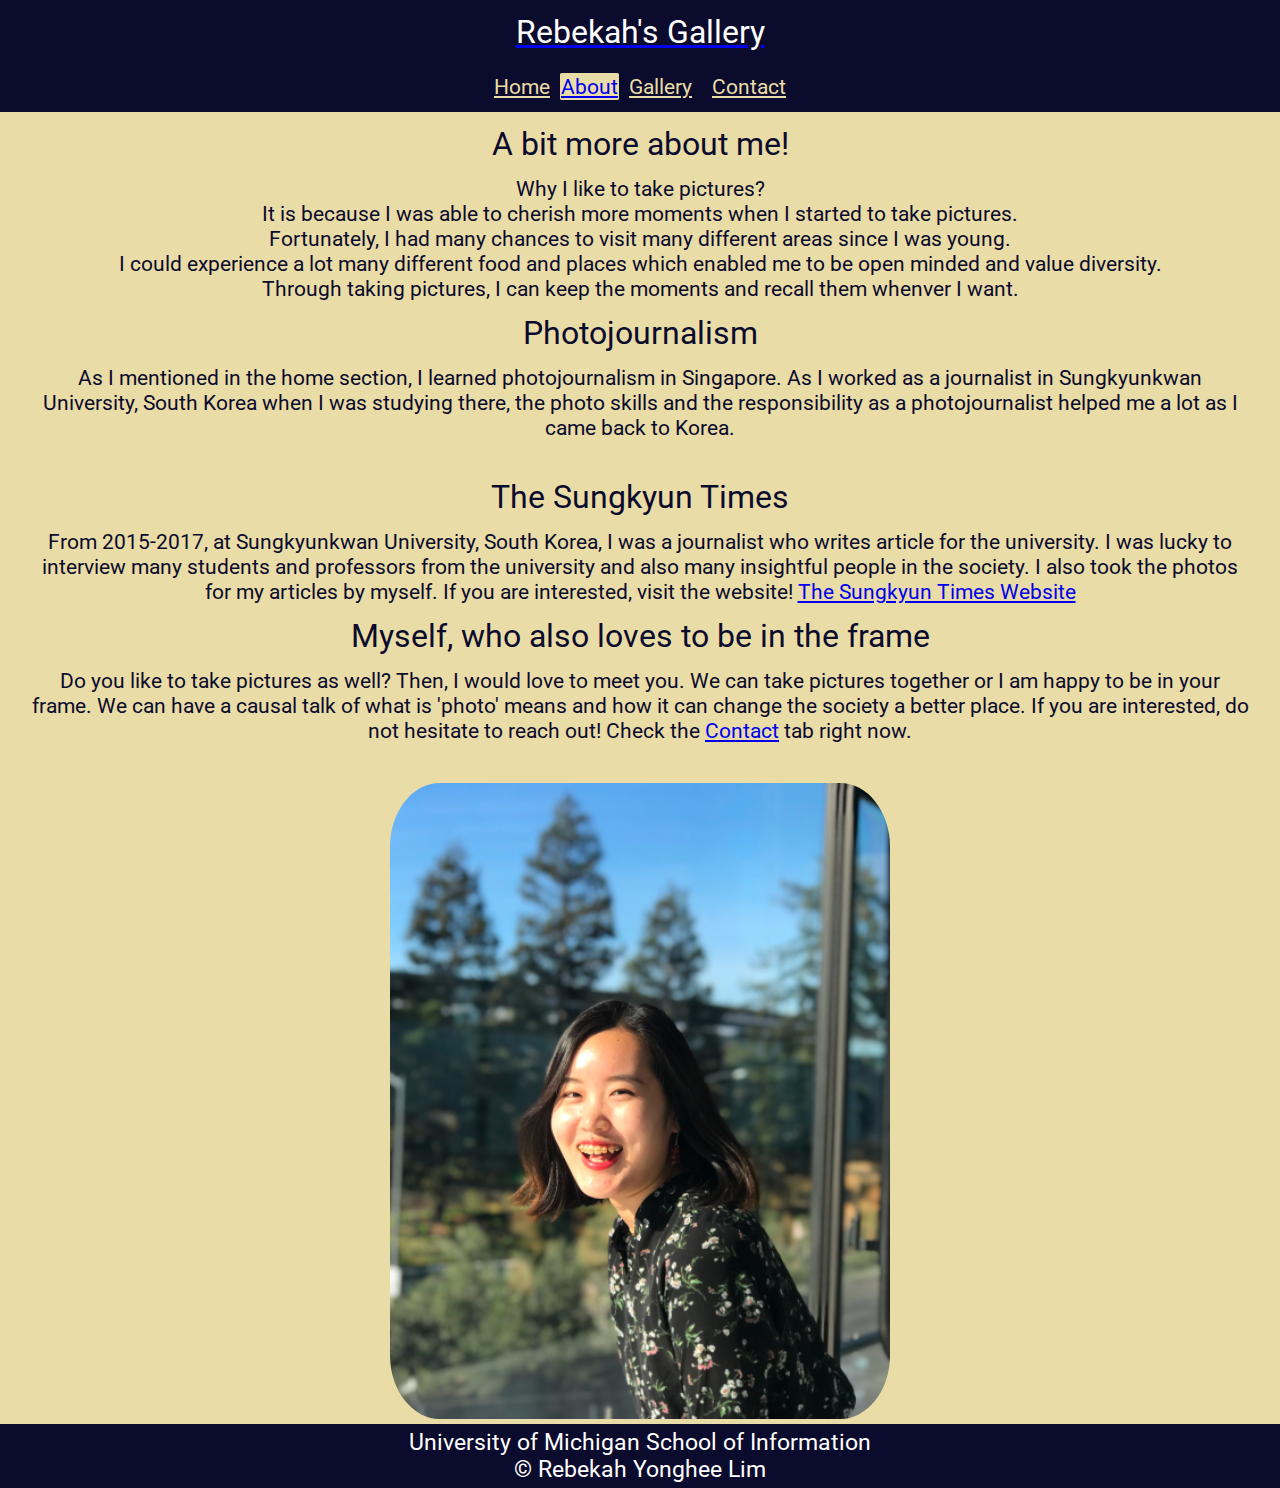
==== about.html @ c8f89021 "Add files via upload" ====
<!DOCTYPE html>
<html lang="en">
  <head>
    <meta charset="UTF-8">
    <meta name="viewport" content="width=device-width, initial-scale=1.0">
    <!-- Link the style sheets and Google font -->
    <link href='https://fonts.googleapis.com/css?family=Roboto' rel='stylesheet'>
    <!--<link rel="shortcut icon" href="imgs/favicon.ico" type="image/x-icon"> -->
    <link rel="shortcut icon" type="image/png" href="img/LIM_original.ico"/>
    <link rel="stylesheet" href="css/html5reset.css">
    <link rel="stylesheet" href="css/style.css">
    <title>Rebekah's Photo Gallery - About</title>
    <!-- Global site tag (gtag.js) - Google Analytics -->
<script async src="https://www.googletagmanager.com/gtag/js?id=G-54N5BPWCJD"></script>
<script>
  window.dataLayer = window.dataLayer || [];
  function gtag(){dataLayer.push(arguments);}
  gtag('js', new Date());

  gtag('config', 'G-54N5BPWCJD');
</script>
  </head>
  <body>  
    <header>
      <div class="skip"><a href="#main">Skip to Main Content</a></div>
      <a id = "logo" href="https://yongbekah.github.io/photosite">
        <h3> Rebekah's Gallery</h3> </a>
      <nav>
        <ul class="nav_links">
          <li class="nav_item"><a href="index.html">Home</a></li>
          <li class="nav_item_current"><a href="about.html">About</a></li>
          <li class="nav_item"><a href="gallery.html">Gallery</a></li>
          <li class="nav_item"><a href="contact.html">Contact</a></li>
        </ul>
    </nav>
  </header>
  <main class="container">
    <h1 id="main">A bit more about me!</h1>

    <p>Why I like to take pictures?
    <br> It is because I was able to cherish more moments when I started to take pictures.
    <br> Fortunately, I had many chances to visit many different areas since I was young.
    <br> I could experience a lot many different food and places which enabled me to be open minded and value diversity.
    <br> Through taking pictures, I can keep the moments and recall them whenver I want.
<br>
    <h1>Photojournalism</h1>

    <p>As I mentioned in the home section, I learned photojournalism in Singapore. As I worked as a journalist in Sungkyunkwan University, South Korea when I was studying there, the photo skills and the responsibility as a photojournalist helped me a lot as I came back to Korea.</p>
<br>
    <h1>The Sungkyun Times</h1>

    <p>From 2015-2017, at Sungkyunkwan University, South Korea, I was a journalist who writes article for the university. I was lucky to interview many students and professors from the university and also many insightful people in the society. I also took the photos for my articles by myself. If you are interested, visit the website! <a href="http://skt.skku.edu">The Sungkyun Times Website</a></p>


    <h1>Myself, who also loves to be in the frame</h1>

    <p class="indexP">Do you like to take pictures as well? Then, I would love to meet you. We can take pictures together or I am happy to be in your frame. We can have a causal talk of what is 'photo' means and how it can change the society a better place. If you are interested, do not hesitate to reach out! Check the <a href="contact.html">Contact</a> tab right now. </p>

   <div style="text-align: center;"><img src="./img/about.png" width="500" alt="About Me"></a></div>

      </main>
    <footer>
      <h2>University of Michigan School of Information <br/>
        &copy; Rebekah Yonghee Lim </h2>
    </footer>
  </body>
</html>
---- css/style.css ----
body {
    font-family: 'Roboto', serif;
    /* background-image: url('../img/rain.jpg'); */
    background-color: #eadca6;
    background-size: cover;
    max-height: 1000px;
    margin: 0;
    padding: 0;
    font-size: 16pt;
}


header {
    display: flex;
    align-items: center;
    flex-direction: column;
    z-index: 100;
    position: sticky;
    top:0;
    background:#0B0B2D;
    border-bottom: 3px solid #0B0B2D;
}

h1{
    font-size: 1.5em;
    text-align: center;
    line-height: 2;
    color: #0B0B2D
  }

h3{
    font-size: 1.5em;
    text-align: center;
    line-height: 2;
    color: #ffffff
}

h2{
    font-size: 17pt;
    text-align: center;
    padding: 5px;
  }

p {
    padding: 0 30px;
    color: #0B0B2D;
    text-align: center;
  }

h4 {
    padding: 0 30px;
    color: #ffffff;
    text-align: center;
}

  *:focus{
    border: 2px solid black;
  }


  .nav_item a{
    padding: 10px;
    color: #eadca6;
    text-align: center;

  }
  
  .nav_item a:hover, a:focus{
    color: yellow;
    -webkit-text-decoration-style: dotted;
            text-decoration-style: dotted;
  }


  .nav_item_current{ 
    background-color: #eadca6 ;
    border: 0.1px solid #eadca6;
    border-radius: 5%;
    text-align: center;
}

  footer{
    /* position: fixed; */
    background-color: #0B0B2D;
    color: white;
    text-align: center;
    bottom: 0px;
    width: 100%;
  }


.nav_links:visited {
    color: #2196F3;
  } 

.nav_links:link{
    display: flex;
    flex-direction: column;
    color:rgb(238, 165, 70);
}

.nav_item{
  display: flex;
  flex-direction: column;
  color:rgb(238, 165, 70);
}

.section1{
    margin-left: 0px;
    margin-top: 0px;
    text-align: center;
}
/* 
.container3{
  display: flex;
  flex-wrap: wrap;
  padding: 10px;
  margin: 10px auto;
  justify-content: center;
} */

.indexP{
  padding-bottom: 40px;
}

img{
  border-radius: 10%;
}

.grid-container{
  display: grid;
  grid-column-gap: 30px;
  grid-template-columns: auto;
  /* grid-column: 1 / 4; */
  background-color: rgb(24, 15, 8);
  padding: 10px;
  justify-content: center;

}

.orange {
  background-image: url('../img/OrangeSky.png');
}


.skip a{
  background: white;
  color: #080808;;
  left: 0;
  padding: 6px;
  -webkit-transition: top 1s ease-out;
  transition: top 1s ease-out;
  z-index: 1;
  position: absolute;
  top: -40px;
}

.skip a:focus{
  position: fixed;
  top: 0;
}

@media screen and (min-width: 800px) {
  .grid-container{
    grid-template-columns: auto auto auto;
    grid-column-gap: 20px;
    background-color: orange;
  }

  .nav_links {
    display: flex;
    flex-direction: row;
    justify-content: space-between;
    align-items: center;
}
  .container3 {
	display: grid;
  grid-template-columns: repeat(3, 2fr);
}

  .container4{
    display: flex;
    flex-wrap: wrap;
  }

  .singapore {
    flex: 1 1 30%;
  }
}
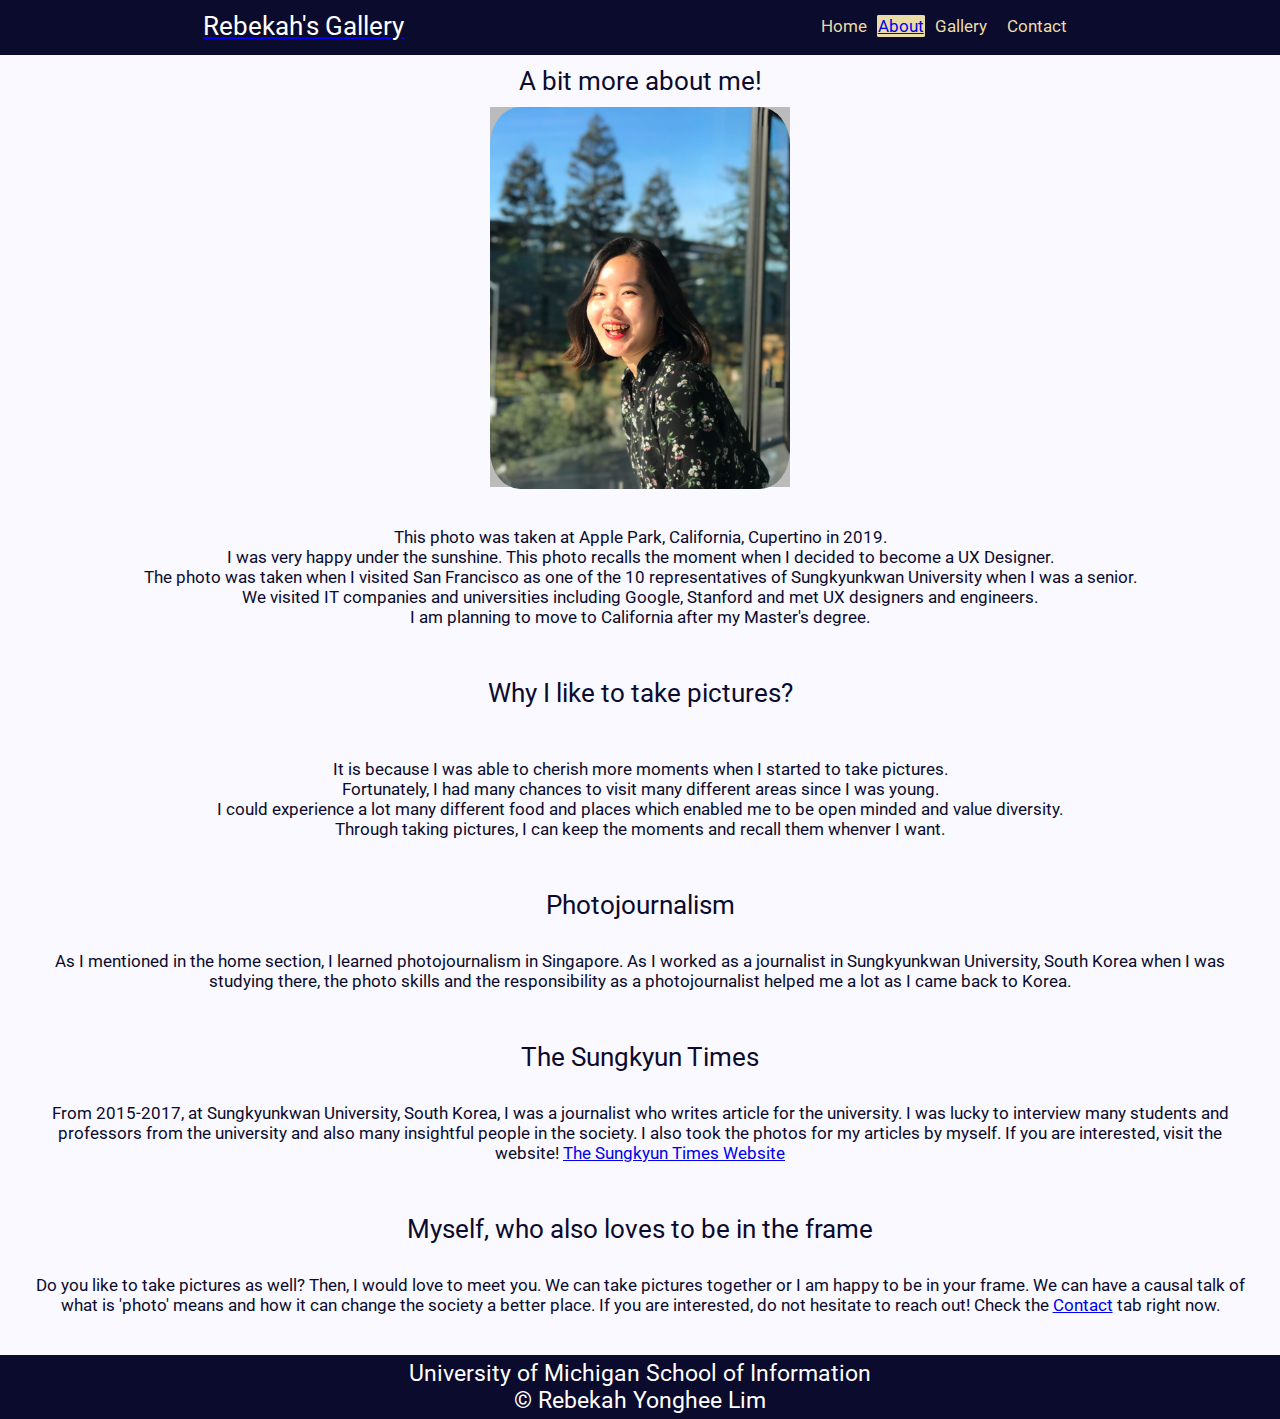
==== commit 11eac95b: "Add files via upload" ====
--- a/about.html
+++ b/about.html
@@ -20,43 +20,70 @@
   gtag('config', 'G-54N5BPWCJD');
 </script>
   </head>
-  <body>  
+  <body>
     <header>
       <div class="skip"><a href="#main">Skip to Main Content</a></div>
-      <a id = "logo" href="https://yongbekah.github.io/photosite">
-        <h3> Rebekah's Gallery</h3> </a>
-      <nav>
+      <div class="navbar">
+      <div class="logo"><a href="https://yongbekah.github.io/portfolio">
+        <h3> Rebekah's Gallery</h3> </a></div>
+        <nav>
         <ul class="nav_links">
           <li class="nav_item"><a href="index.html">Home</a></li>
           <li class="nav_item_current"><a href="about.html">About</a></li>
           <li class="nav_item"><a href="gallery.html">Gallery</a></li>
           <li class="nav_item"><a href="contact.html">Contact</a></li>
         </ul>
-    </nav>
+        </nav>
+    </div>
   </header>
   <main class="container">
     <h1 id="main">A bit more about me!</h1>
 
-    <p>Why I like to take pictures?
+    <div class="flip-card about">
+      <a class="flip-keyboard" href='#'>
+        <div class="flip-card-inner">
+        <div class="flip-card-front">
+          <img src="./img/about.png" width="300" alt="Photo of me in San Francisco">
+        </div>
+        <div class="flip-card-back">
+          <p class="indexP">Love this picture!</p>
+          <p class="indexP">It was the day when I decided to become a UX Designer!<br> </p>
+          <p class="indexP"> I was inspired by many UX designer at that time.<br>
+        I appreciate everyone who taught me the imporance of UX!</p>
+        </div>
+      </div>
+      </a>
+    </div>
+
+    <!-- <div style="text-align: center;"><img src="./img/about.png" width="350" alt="Photo of me under the sunshine, taken in Sanfrancisco"></a></div> -->
+    <p class="indexP"><br>This photo was taken at Apple Park, California, Cupertino in 2019. <br>
+      I was very happy under the sunshine.
+      This photo recalls the moment when I decided to become a UX Designer.<br>
+      The photo was taken when I visited San Francisco as one of the 10 representatives of Sungkyunkwan University when I was a senior.<br>
+      We visited IT companies and universities including Google, Stanford  and met UX designers and engineers.
+      <br>I am planning to move to California after my Master's degree.
+    </p>
+
+    <h1>Why I like to take pictures?</h1>
+    
+    <p class="indexP">  
     <br> It is because I was able to cherish more moments when I started to take pictures.
     <br> Fortunately, I had many chances to visit many different areas since I was young.
     <br> I could experience a lot many different food and places which enabled me to be open minded and value diversity.
     <br> Through taking pictures, I can keep the moments and recall them whenver I want.
-<br>
+      </p>
     <h1>Photojournalism</h1>
 
-    <p>As I mentioned in the home section, I learned photojournalism in Singapore. As I worked as a journalist in Sungkyunkwan University, South Korea when I was studying there, the photo skills and the responsibility as a photojournalist helped me a lot as I came back to Korea.</p>
-<br>
+    <p class="indexP">As I mentioned in the home section, I learned photojournalism in Singapore. As I worked as a journalist in Sungkyunkwan University, South Korea when I was studying there, the photo skills and the responsibility as a photojournalist helped me a lot as I came back to Korea.</p>
+
     <h1>The Sungkyun Times</h1>
 
-    <p>From 2015-2017, at Sungkyunkwan University, South Korea, I was a journalist who writes article for the university. I was lucky to interview many students and professors from the university and also many insightful people in the society. I also took the photos for my articles by myself. If you are interested, visit the website! <a href="http://skt.skku.edu">The Sungkyun Times Website</a></p>
+    <p class="indexP">From 2015-2017, at Sungkyunkwan University, South Korea, I was a journalist who writes article for the university. I was lucky to interview many students and professors from the university and also many insightful people in the society. I also took the photos for my articles by myself. If you are interested, visit the website! <a href="http://skt.skku.edu">The Sungkyun Times Website</a></p>
 
 
     <h1>Myself, who also loves to be in the frame</h1>
 
     <p class="indexP">Do you like to take pictures as well? Then, I would love to meet you. We can take pictures together or I am happy to be in your frame. We can have a causal talk of what is 'photo' means and how it can change the society a better place. If you are interested, do not hesitate to reach out! Check the <a href="contact.html">Contact</a> tab right now. </p>
-
-   <div style="text-align: center;"><img src="./img/about.png" width="500" alt="About Me"></a></div>
 
       </main>
     <footer>
--- a/css/style.css
+++ b/css/style.css
@@ -1,20 +1,20 @@
 body {
-    font-family: 'Roboto', serif;
+    font-family: 'roboto', 'lato';
     /* background-image: url('../img/rain.jpg'); */
-    background-color: #eadca6;
+    background-color: #F9F9FF;
+    /* background-color: #eadca6; */
     background-size: cover;
     max-height: 1000px;
     margin: 0;
     padding: 0;
-    font-size: 16pt;
-}
-
-
-header {
+    font-size: 13pt;
+}
+
+
+.navbar {
     display: flex;
     align-items: center;
     flex-direction: column;
-    z-index: 100;
     position: sticky;
     top:0;
     background:#0B0B2D;
@@ -28,18 +28,18 @@
     color: #0B0B2D
   }
 
+h2{
+    font-size: 17pt;
+    text-align: center;
+    padding: 5px;
+  }
+
 h3{
     font-size: 1.5em;
     text-align: center;
     line-height: 2;
     color: #ffffff
 }
-
-h2{
-    font-size: 17pt;
-    text-align: center;
-    padding: 5px;
-  }
 
 p {
     padding: 0 30px;
@@ -57,16 +57,20 @@
     border: 2px solid black;
   }
 
+  /* add */
+  /* :focus-visible{
+    outline: 3px solid #aaa;
+  } */
 
   .nav_item a{
     padding: 10px;
     color: #eadca6;
     text-align: center;
-
-  }
-  
-  .nav_item a:hover, a:focus{
-    color: yellow;
+    text-decoration: none;
+  }
+
+  .nav_item a:hover{
+    color: skyblue;
     -webkit-text-decoration-style: dotted;
             text-decoration-style: dotted;
   }
@@ -88,6 +92,11 @@
     width: 100%;
   }
 
+  .profilepic{
+    text-align: center;
+    animation: pulse 1s linear infinite both;
+
+  }
 
 .nav_links:visited {
     color: #2196F3;
@@ -120,6 +129,7 @@
 } */
 
 .indexP{
+  padding-top: 20px;
   padding-bottom: 40px;
 }
 
@@ -147,7 +157,7 @@
   background: white;
   color: #080808;;
   left: 0;
-  padding: 6px;
+  padding: 0px;
   -webkit-transition: top 1s ease-out;
   transition: top 1s ease-out;
   z-index: 1;
@@ -160,6 +170,240 @@
   top: 0;
 }
 
+.contact-form{
+  padding: 30px;
+}
+
+.legend{
+  font-size: 20px;
+}
+
+.box:hover{
+  -webkit-filter: grayscale(100%); /* Safari 6.0 - 9.0 */
+  filter: grayscale(100%);  
+}
+
+
+.flip-card {
+  text-align: center;
+  background-color: transparent;
+  width: 300px;
+  height: 380px;
+  perspective: 1000px;
+  border-radius: 30px;
+  display: block;
+  margin-left: auto;
+  margin-right: auto;
+}
+
+.flip-card-inner {
+  position: relative;
+  width: 100%;
+  height: 100%;
+  text-align: center;
+  transition: transform 0.6s;
+  transform-style: preserve-3d;
+  /* box-shadow: 0 4px 8px 0 rgba(0,0,0,0.2); */
+}
+
+/* .flip-card:hover .flip-card-inner{
+  transform: rotateY(180deg);
+  text-align: center;
+
+} */
+
+.flip-card a:focus .flip-card-inner{
+  transform: rotateY(180deg);
+  text-align: center;
+  animation: pulse 1s linear infinite both;
+
+
+}
+
+
+.flip-card-front, .flip-card-back {
+  position: absolute;
+  width: 100%;
+  height: 100%;
+  -webkit-backface-visibility: hidden;
+  backface-visibility: hidden;
+
+}
+
+.flip-card-front {
+  background-color: #bbb;
+  color: black;
+  text-align: center;
+
+}
+
+.flip-card-back {
+  background-color: #a96bfa;
+  color: white;
+  transform: rotateY(180deg);
+  border-radius: 30px;
+  text-align: center;
+  vertical-align: center;
+
+
+}
+
+/* formspree reset */
+#fs-frm input,
+#fs-frm select,
+#fs-frm textarea,
+#fs-frm fieldset,
+#fs-frm optgroup,
+#fs-frm label,
+#fs-frm #card-element:disabled {
+  font-family: inherit;
+  font-size: 100%;
+  color: inherit;
+  border: none;
+  border-radius: 0;
+  display: block;
+  width: 100%;
+  padding: 0;
+  margin: 0;
+  -webkit-appearance: none;
+  -moz-appearance: none;
+}
+#fs-frm label,
+#fs-frm legend,
+#fs-frm ::placeholder {
+  font-size: 1.2rem;
+  /* font-size: .825rem; */
+  margin-bottom: .5rem;
+  padding-top: .2rem;
+  display: flex;
+  align-items: baseline;
+}
+
+/* border, padding, margin, width */
+#fs-frm input,
+#fs-frm select,
+#fs-frm textarea,
+#fs-frm #card-element {
+  border: 1px solid rgba(0,0,0,0.2);
+  background-color: rgba(255,255,255,0.9);
+  padding: .75em 1rem;
+  margin-bottom: 1.5rem;
+}
+#fs-frm input:focus,
+#fs-frm select:focus,
+#fs-frm textarea:focus {
+  background-color: white;
+  outline-style: solid;
+  outline-width: thin;
+  outline-color: gray;
+  outline-offset: -1px;
+}
+#fs-frm [type="text"],
+#fs-frm [type="email"] {
+  width: 100%;
+}
+#fs-frm [type="button"],
+#fs-frm [type="submit"],
+#fs-frm [type="reset"] {
+  width: auto;
+  cursor: pointer;
+  -webkit-appearance: button;
+  -moz-appearance: button;
+  appearance: button;
+}
+#fs-frm [type="button"]:focus,
+#fs-frm [type="submit"]:focus,
+#fs-frm [type="reset"]:focus {
+  outline: none;
+}
+#fs-frm [type="submit"],
+#fs-frm [type="reset"] {
+  margin-bottom: 0;
+}
+#fs-frm select {
+  text-transform: none;
+}
+
+#fs-frm [type="checkbox"] {
+  -webkit-appearance: checkbox;
+  -moz-appearance: checkbox;
+  appearance: checkbox;
+  display: inline-block;
+  width: auto;
+  margin: 0 .5em 0 0 !important;
+}
+
+#fs-frm [type="radio"] {
+  -webkit-appearance: radio;
+  -moz-appearance: radio;
+  appearance: radio;
+}
+
+/* address, locale */
+#fs-frm fieldset.locale input[name="city"],
+#fs-frm fieldset.locale select[name="state"],
+#fs-frm fieldset.locale input[name="postal-code"] {
+  display: inline;
+}
+#fs-frm fieldset.locale input[name="city"] {
+  width: 52%;
+}
+#fs-frm fieldset.locale select[name="state"],
+#fs-frm fieldset.locale input[name="postal-code"] {
+  width: 20%;
+}
+#fs-frm fieldset.locale input[name="city"],
+#fs-frm fieldset.locale select[name="state"] {
+  margin-right: 3%;
+}
+
+.parallax {
+  /* The image used */
+  background-image: url('../img/rain.jpg');
+
+  /* Set a specific height */
+  min-height: 500px; 
+
+  /* Create the parallax scrolling effect */
+  background-attachment: fixed;
+  background-position: center;
+  background-repeat: no-repeat;
+  background-size: cover;
+}
+
+.nextPhoto{
+  background-image: url('../img/singaporeSikh.jpg');
+  min-height: 500px; 
+
+}
+
+.rainbow {
+  text-align: center;
+  margin-left: auto;
+  margin-right: auto;
+  padding: 3px;
+  color: white;
+  width: 200px;
+  height: 30px;
+  background-color: purple;
+  border-radius: 30px;
+  position: relative;
+  animation-name: example;
+  animation-duration: 5s;
+  animation-timing-function: linear;
+  animation-delay: 2s;
+  animation-iteration-count: infinite;
+  animation-direction: alternate;
+}
+
+@keyframes example {
+  0%   {background-color:purple;}
+  25%  {background-color:blueviolet; }
+  50%  {background-color:blue; }
+  75%  {background-color:rgb(8, 8, 54); }
+  100% {background-color:rgb(46, 14, 4); }
+}
+
 @media screen and (min-width: 800px) {
   .grid-container{
     grid-template-columns: auto auto auto;
@@ -188,3 +432,37 @@
   }
 }
 
+@media screen and (min-width: 850px){
+  .navbar{
+      display: flex;
+      flex-direction: row;
+      justify-content: space-around;
+      position: sticky;
+      top: 0;
+      padding-left: 0px;
+  }
+
+}
+
+@media (prefers-reduced-motion: reduce) {
+  #logo{
+      animation: none;
+  }
+
+  .flip-card{
+    animation: none;
+    background-color: yellow;
+}
+ .profilepic{
+   animation: none;
+ }
+ .rainbow{
+  animation: none;
+}
+.parallax {
+  background-attachment: scroll;
+}
+.nextPhoto{
+  animation: none;
+}
+}